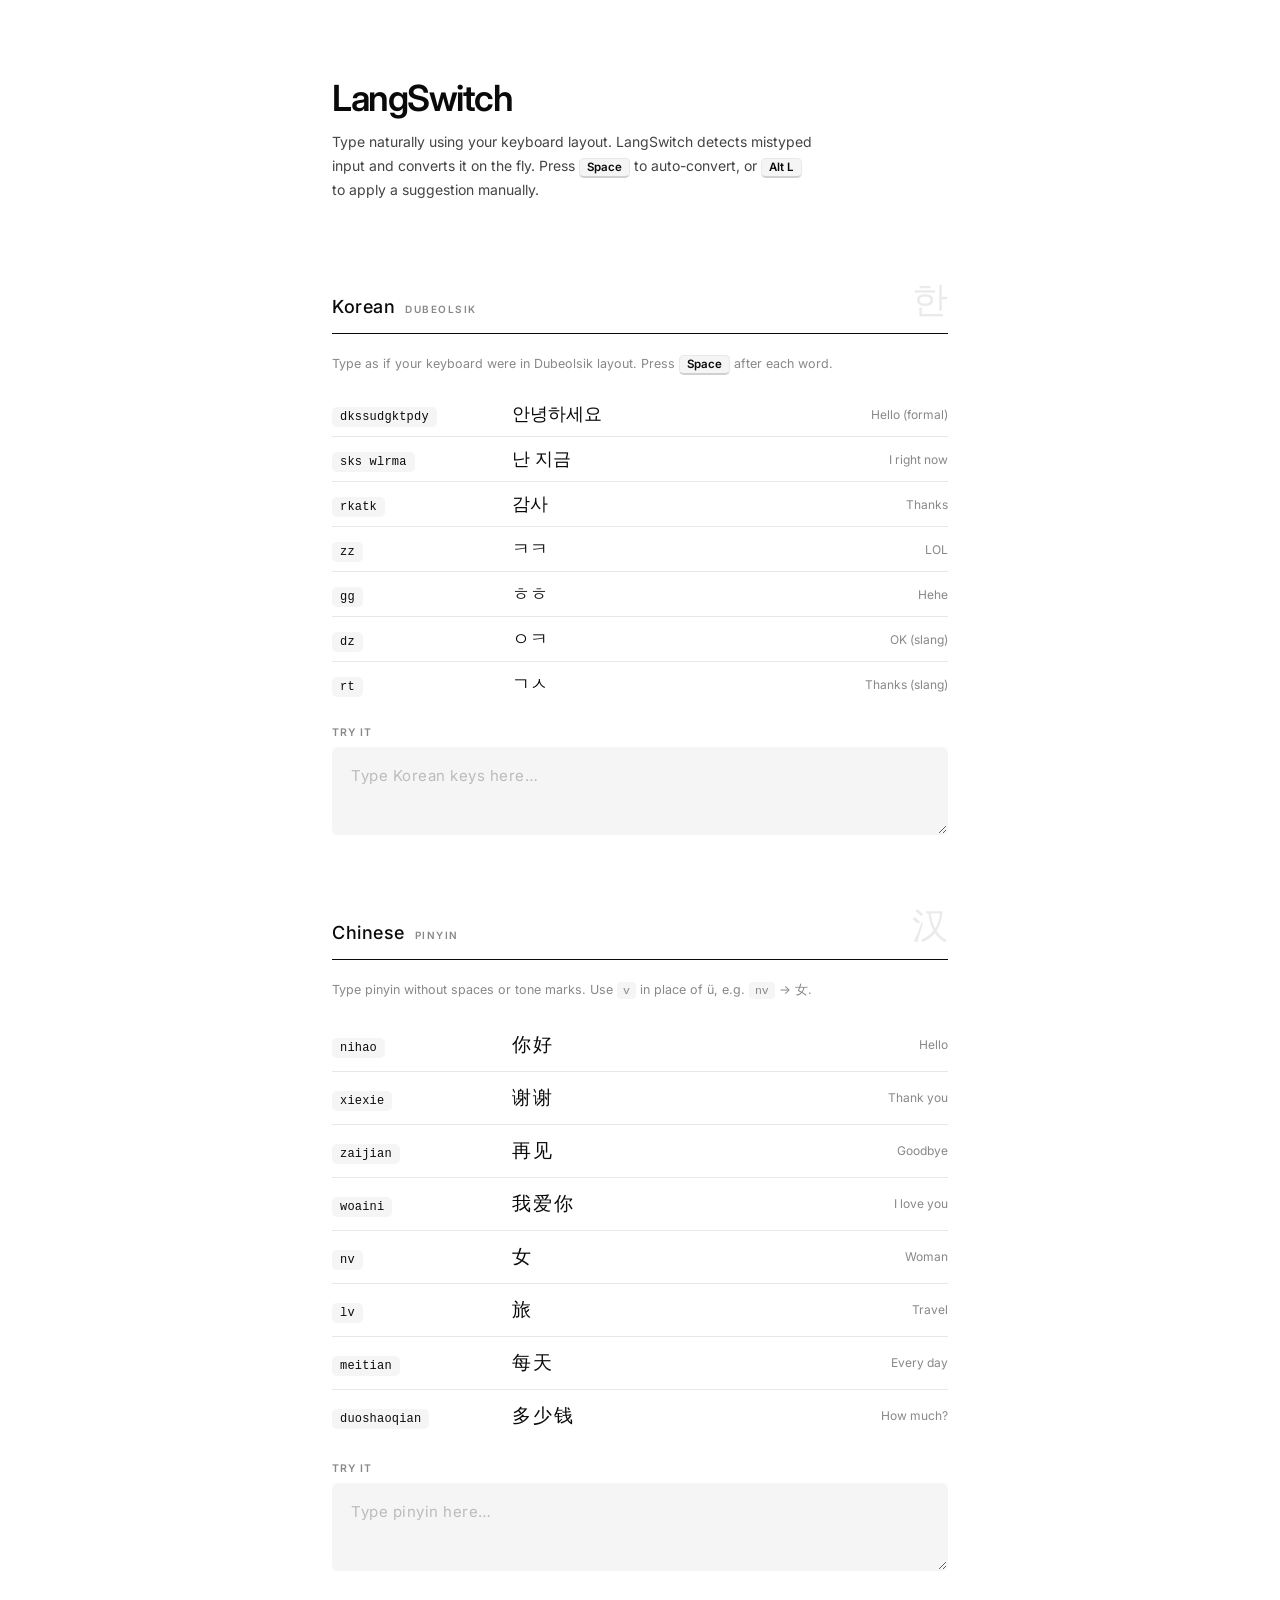
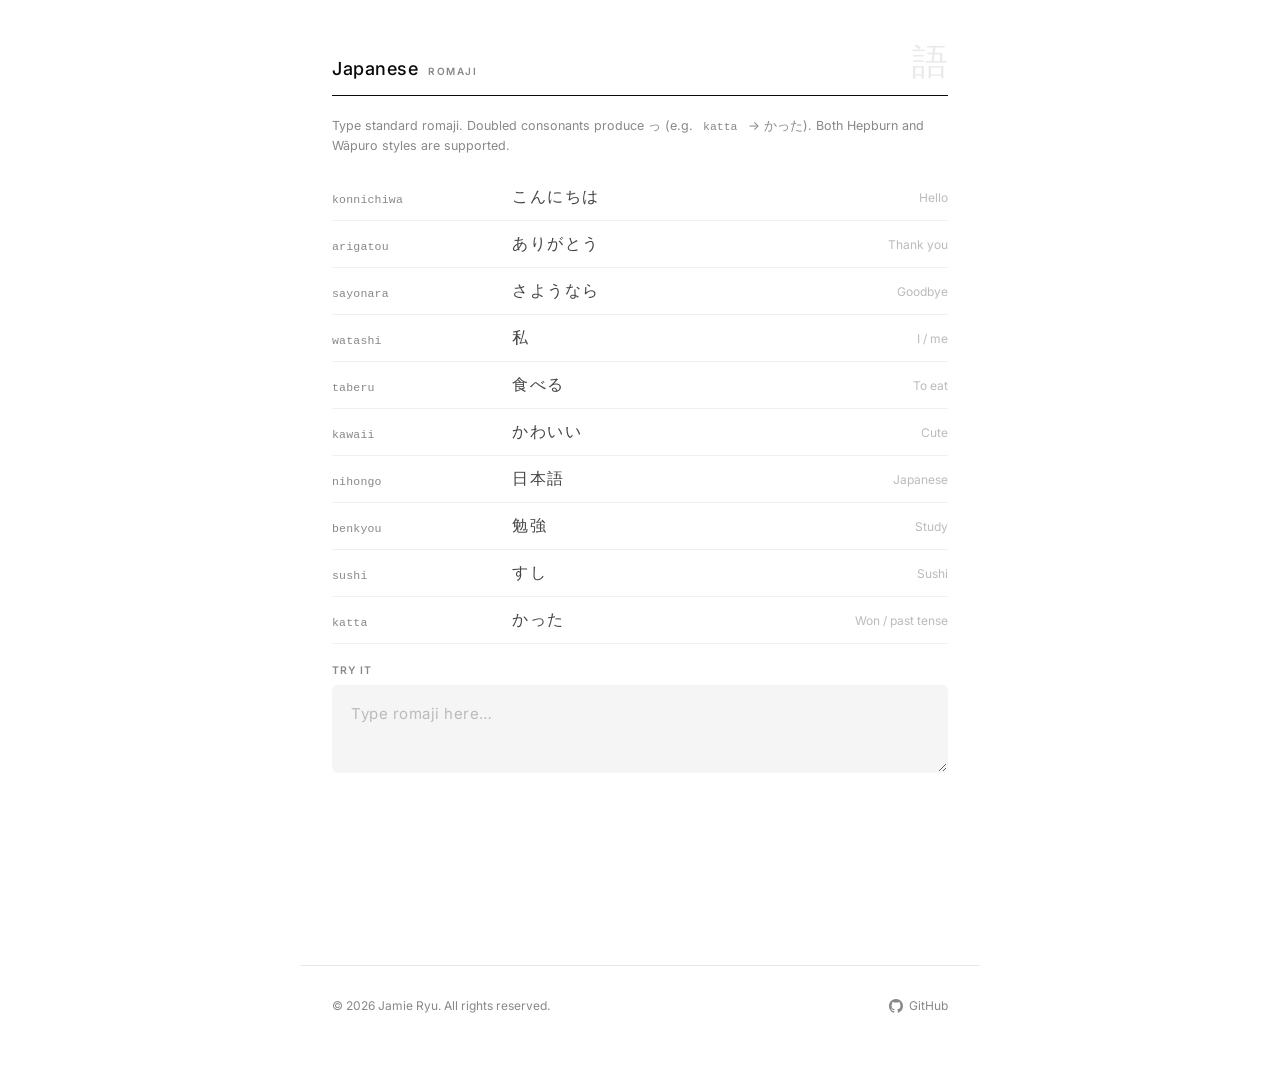
==== demo/index.html @ ad64221b "Remove logo image from demo page hero Co-Authored-By: Claude Sonnet 4.6 <noreply@anthropic.com>" ====
<!doctype html>
<html lang="en">
<head>
  <meta charset="UTF-8" />
  <meta name="viewport" content="width=device-width, initial-scale=1.0" />
  <title>LangSwitch</title>
  <link rel="icon" type="image/svg+xml" href="../assets/favicon.svg" />
  <link rel="preconnect" href="https://fonts.googleapis.com" />
  <link rel="preconnect" href="https://fonts.gstatic.com" crossorigin />
  <link href="https://fonts.googleapis.com/css2?family=Inter:wght@400;500;600&display=swap" rel="stylesheet" />
  <style>
    *, *::before, *::after { box-sizing: border-box; margin: 0; padding: 0; }

    :root {
      --black:  #0a0a0a;
      --gray-1: #444;
      --gray-2: #888;
      --gray-3: #bbb;
      --gray-4: #e8e8e8;
      --gray-5: #f5f5f5;
      --white:  #fff;
    }

    body {
      font-family: 'Inter', -apple-system, BlinkMacSystemFont, sans-serif;
      background: var(--white);
      color: var(--black);
      -webkit-font-smoothing: antialiased;
    }

    .page {
      max-width: 680px;
      margin: 0 auto;
      padding: 80px 32px 120px;
    }

    /* ── Hero ───────────────────────────────────────────── */
    .hero {
      margin-bottom: 80px;
    }

.hero h1 {
      font-size: 36px;
      font-weight: 600;
      letter-spacing: -1.5px;
      line-height: 1;
      margin-bottom: 14px;
    }

    .hero p {
      font-size: 14px;
      color: var(--gray-1);
      line-height: 1.7;
      max-width: 480px;
    }

    kbd {
      font-family: inherit;
      font-size: 11.5px;
      font-weight: 600;
      background: var(--gray-5);
      border: 1px solid var(--gray-4);
      border-bottom: 2px solid #d0d0d0;
      border-radius: 5px;
      padding: 1px 7px 2px;
      color: var(--black);
    }

    /* ── Section shared ─────────────────────────────────── */
    .section {
      margin-bottom: 72px;
      position: relative;
    }

    .section-header {
      display: flex;
      align-items: flex-end;
      justify-content: space-between;
      margin-bottom: 20px;
      padding-bottom: 14px;
    }

    .section-left {
      display: flex;
      align-items: baseline;
      gap: 10px;
    }

    .section-header h2 {
      font-size: 18px;
      font-weight: 600;
      letter-spacing: -0.4px;
    }

    .section-tag {
      font-size: 10px;
      font-weight: 600;
      letter-spacing: 1px;
      text-transform: uppercase;
      color: var(--gray-2);
    }

    .section-glyph {
      font-size: 36px;
      line-height: 1;
      opacity: 0.08;
      font-weight: 400;
      user-select: none;
    }

    .section-hint {
      font-size: 12.5px;
      color: var(--gray-2);
      margin-bottom: 18px;
      line-height: 1.6;
    }

    /* ── Examples ───────────────────────────────────────── */
    .examples {
      margin-bottom: 20px;
    }

    .example-row {
      display: grid;
      grid-template-columns: 180px 130px 1fr;
      align-items: center;
      padding: 10px 0;
      border-bottom: 1px solid var(--gray-4);
    }

    .example-row:last-child { border-bottom: none; }

    .ex-input code {
      font-family: 'SF Mono', 'Fira Code', 'Menlo', monospace;
      font-size: 12px;
      background: var(--gray-5);
      padding: 3px 8px;
      border-radius: 5px;
      letter-spacing: 0.2px;
    }

    .ex-output {
      color: var(--black);
    }

    .ex-meaning {
      font-size: 12px;
      color: var(--gray-2);
      text-align: right;
    }

    /* ── Textarea ───────────────────────────────────────── */
    .field-label {
      font-size: 10.5px;
      font-weight: 600;
      letter-spacing: 0.9px;
      text-transform: uppercase;
      color: var(--gray-2);
      margin-bottom: 8px;
    }

    textarea {
      display: block;
      width: 100%;
      font-family: 'Inter', -apple-system, BlinkMacSystemFont, sans-serif;
      font-size: 15px;
      line-height: 1.65;
      color: var(--black);
      background: var(--gray-5);
      border: 1px solid transparent;
      border-radius: 12px;
      padding: 16px 18px;
      resize: vertical;
      outline: none;
      transition: border-color 0.15s, background 0.15s;
      min-height: 88px;
    }

    textarea:focus {
      background: var(--white);
      border-color: var(--black);
    }

    textarea::placeholder { color: var(--gray-3); }

    /* ══════════════════════════════════════════════════════
       KOREAN  bold, blocky, punchy
       ══════════════════════════════════════════════════════ */
    .section-ko .section-header {
      border-bottom: 1px solid var(--black);
      padding-bottom: 16px;
    }

    .section-ko .section-header h2 {
      font-weight: 500;
      letter-spacing: 0.5px;
    }

    .section-ko .section-tag {
      letter-spacing: 1.5px;
    }

    .section-ko .ex-output {
      font-size: 18px;
      font-weight: 400;
    }

    .section-ko textarea {
      border-radius: 6px;
      letter-spacing: 0.5px;
    }

    /* ══════════════════════════════════════════════════════
       CHINESE  structured, classical, spacious
       ══════════════════════════════════════════════════════ */
    .section-zh .section-header {
      border-bottom: 1px solid var(--black);
      padding-bottom: 16px;
    }

    .section-zh .section-header h2 {
      font-weight: 500;
      letter-spacing: 0.5px;
    }

    .section-zh .section-tag {
      letter-spacing: 1.5px;
    }

    .section-zh .example-row {
      padding: 13px 0;
    }

    .section-zh .ex-output {
      font-size: 19px;
      font-weight: 400;
      letter-spacing: 2px;
    }

    .section-zh textarea {
      border-radius: 6px;
      letter-spacing: 0.5px;
    }

    /* ══════════════════════════════════════════════════════
       JAPANESE  minimal, airy, precise
       ══════════════════════════════════════════════════════ */
    .section-ja .section-header {
      border-bottom: 1px solid var(--black);
      padding-bottom: 16px;
    }

    .section-ja .section-header h2 {
      font-weight: 500;
      letter-spacing: 0.5px;
    }

    .section-ja .section-tag {
      letter-spacing: 1.5px;
    }

    .section-ja .example-row {
      padding: 12px 0;
      border-bottom: 1px solid #f0f0f0;
    }

    .section-ja .ex-output {
      font-size: 16px;
      font-weight: 400;
      letter-spacing: 1.5px;
      color: var(--gray-1);
    }

    .section-ja .ex-input code {
      background: none;
      padding: 0;
      color: var(--gray-2);
      font-size: 11.5px;
    }

    .section-ja .ex-meaning {
      color: var(--gray-3);
    }

    .section-ja textarea {
      border-radius: 6px;
      letter-spacing: 0.5px;
    }

    .section-ja textarea:focus {
      border-color: var(--gray-2);
    }

    /* ── Footer ─────────────────────────────────────────── */
    .footer {
      max-width: 680px;
      margin: 0 auto;
      padding: 32px 32px 56px;
      display: flex;
      align-items: center;
      justify-content: space-between;
      border-top: 1px solid var(--gray-4);
    }

    .footer-copy {
      font-size: 12px;
      color: var(--gray-2);
    }

    .footer-copy a {
      color: var(--gray-2);
      text-decoration: none;
      background-image: linear-gradient(var(--black), var(--black));
      background-size: 0% 1px;
      background-repeat: no-repeat;
      background-position: left bottom;
      transition: background-size 0.25s ease, color 0.25s ease;
    }

    .footer-copy a:hover {
      color: var(--black);
      background-size: 100% 1px;
    }

    .footer-github {
      display: flex;
      align-items: center;
      gap: 6px;
      font-size: 12px;
      color: var(--gray-2);
      text-decoration: none;
      background-image: linear-gradient(var(--black), var(--black));
      background-size: 0% 1px;
      background-repeat: no-repeat;
      background-position: left bottom;
      transition: background-size 0.25s ease, color 0.25s ease;
    }

    .footer-github:hover {
      color: var(--black);
      background-size: 100% 1px;
    }

    .footer-github svg {
      width: 14px;
      height: 14px;
      fill: currentColor;
      flex-shrink: 0;
    }
  </style>
</head>
<body>
  <div class="page">

    <!-- Hero -->
    <header class="hero">
      <h1>LangSwitch</h1>
      <p>Type naturally using your keyboard layout. LangSwitch detects mistyped input and converts it on the fly. Press <kbd>Space</kbd> to auto-convert, or <span style="white-space:nowrap"><kbd>Alt L</kbd></span> to apply a suggestion manually.</p>
    </header>

    <!-- Korean -->
    <section class="section section-ko">
      <div class="section-header">
        <div class="section-left">
          <h2>Korean</h2>
          <span class="section-tag">Dubeolsik</span>
        </div>
        <span class="section-glyph">한</span>
      </div>
      <p class="section-hint">Type as if your keyboard were in Dubeolsik layout. Press <kbd>Space</kbd> after each word.</p>
      <div class="examples">
        <div class="example-row">
          <div class="ex-input"><code>dkssudgktpdy</code></div>
          <div class="ex-output">안녕하세요</div>
          <div class="ex-meaning">Hello (formal)</div>
        </div>
        <div class="example-row">
          <div class="ex-input"><code>sks wlrma</code></div>
          <div class="ex-output">난 지금</div>
          <div class="ex-meaning">I right now</div>
        </div>
        <div class="example-row">
          <div class="ex-input"><code>rkatk</code></div>
          <div class="ex-output">감사</div>
          <div class="ex-meaning">Thanks</div>
        </div>
        <div class="example-row">
          <div class="ex-input"><code>zz</code></div>
          <div class="ex-output">ㅋㅋ</div>
          <div class="ex-meaning">LOL</div>
        </div>
        <div class="example-row">
          <div class="ex-input"><code>gg</code></div>
          <div class="ex-output">ㅎㅎ</div>
          <div class="ex-meaning">Hehe</div>
        </div>
        <div class="example-row">
          <div class="ex-input"><code>dz</code></div>
          <div class="ex-output">ㅇㅋ</div>
          <div class="ex-meaning">OK (slang)</div>
        </div>
        <div class="example-row">
          <div class="ex-input"><code>rt</code></div>
          <div class="ex-output">ㄱㅅ</div>
          <div class="ex-meaning">Thanks (slang)</div>
        </div>
      </div>
      <p class="field-label">Try it</p>
      <textarea placeholder="Type Korean keys here…"></textarea>
    </section>

    <!-- Chinese -->
    <section class="section section-zh">
      <div class="section-header">
        <div class="section-left">
          <h2>Chinese</h2>
          <span class="section-tag">Pinyin</span>
        </div>
        <span class="section-glyph">汉</span>
      </div>
      <p class="section-hint">Type pinyin without spaces or tone marks. Use <code style="font-family:'SF Mono','Menlo',monospace;font-size:11.5px;background:#f5f5f5;padding:2px 6px;border-radius:4px">v</code> in place of ü, e.g. <code style="font-family:'SF Mono','Menlo',monospace;font-size:11.5px;background:#f5f5f5;padding:2px 6px;border-radius:4px">nv</code> → 女.</p>
      <div class="examples">
        <div class="example-row">
          <div class="ex-input"><code>nihao</code></div>
          <div class="ex-output">你好</div>
          <div class="ex-meaning">Hello</div>
        </div>
        <div class="example-row">
          <div class="ex-input"><code>xiexie</code></div>
          <div class="ex-output">谢谢</div>
          <div class="ex-meaning">Thank you</div>
        </div>
        <div class="example-row">
          <div class="ex-input"><code>zaijian</code></div>
          <div class="ex-output">再见</div>
          <div class="ex-meaning">Goodbye</div>
        </div>
        <div class="example-row">
          <div class="ex-input"><code>woaini</code></div>
          <div class="ex-output">我爱你</div>
          <div class="ex-meaning">I love you</div>
        </div>
        <div class="example-row">
          <div class="ex-input"><code>nv</code></div>
          <div class="ex-output">女</div>
          <div class="ex-meaning">Woman</div>
        </div>
        <div class="example-row">
          <div class="ex-input"><code>lv</code></div>
          <div class="ex-output">旅</div>
          <div class="ex-meaning">Travel</div>
        </div>
        <div class="example-row">
          <div class="ex-input"><code>meitian</code></div>
          <div class="ex-output">每天</div>
          <div class="ex-meaning">Every day</div>
        </div>
        <div class="example-row">
          <div class="ex-input"><code>duoshaoqian</code></div>
          <div class="ex-output">多少钱</div>
          <div class="ex-meaning">How much?</div>
        </div>
      </div>
      <p class="field-label">Try it</p>
      <textarea placeholder="Type pinyin here…"></textarea>
    </section>

    <!-- Japanese -->
    <section class="section section-ja">
      <div class="section-header">
        <div class="section-left">
          <h2>Japanese</h2>
          <span class="section-tag">Romaji</span>
        </div>
        <span class="section-glyph">語</span>
      </div>
      <p class="section-hint">Type standard romaji. Doubled consonants produce っ (e.g. <code style="font-family:'SF Mono','Menlo',monospace;font-size:11.5px;padding:2px 6px;">katta</code> → かった). Both Hepburn and Wāpuro styles are supported.</p>
      <div class="examples">
        <div class="example-row">
          <div class="ex-input"><code>konnichiwa</code></div>
          <div class="ex-output">こんにちは</div>
          <div class="ex-meaning">Hello</div>
        </div>
        <div class="example-row">
          <div class="ex-input"><code>arigatou</code></div>
          <div class="ex-output">ありがとう</div>
          <div class="ex-meaning">Thank you</div>
        </div>
        <div class="example-row">
          <div class="ex-input"><code>sayonara</code></div>
          <div class="ex-output">さようなら</div>
          <div class="ex-meaning">Goodbye</div>
        </div>
        <div class="example-row">
          <div class="ex-input"><code>watashi</code></div>
          <div class="ex-output">私</div>
          <div class="ex-meaning">I / me</div>
        </div>
        <div class="example-row">
          <div class="ex-input"><code>taberu</code></div>
          <div class="ex-output">食べる</div>
          <div class="ex-meaning">To eat</div>
        </div>
        <div class="example-row">
          <div class="ex-input"><code>kawaii</code></div>
          <div class="ex-output">かわいい</div>
          <div class="ex-meaning">Cute</div>
        </div>
        <div class="example-row">
          <div class="ex-input"><code>nihongo</code></div>
          <div class="ex-output">日本語</div>
          <div class="ex-meaning">Japanese</div>
        </div>
        <div class="example-row">
          <div class="ex-input"><code>benkyou</code></div>
          <div class="ex-output">勉強</div>
          <div class="ex-meaning">Study</div>
        </div>
        <div class="example-row">
          <div class="ex-input"><code>sushi</code></div>
          <div class="ex-output">すし</div>
          <div class="ex-meaning">Sushi</div>
        </div>
        <div class="example-row">
          <div class="ex-input"><code>katta</code></div>
          <div class="ex-output">かった</div>
          <div class="ex-meaning">Won / past tense</div>
        </div>
      </div>
      <p class="field-label">Try it</p>
      <textarea placeholder="Type romaji here…"></textarea>
    </section>

  </div>

  <footer class="footer">
    <p class="footer-copy">
      &copy; 2026 <a href="https://jamieryus.com" target="_blank" rel="noopener">Jamie Ryu</a>. All rights reserved.
    </p>
    <a class="footer-github" href="https://github.com/mijnap1/langswitch" target="_blank" rel="noopener">
      <svg viewBox="0 0 16 16" xmlns="http://www.w3.org/2000/svg">
        <path d="M8 0C3.58 0 0 3.58 0 8a8 8 0 0 0 5.47 7.59c.4.07.55-.17.55-.38
                 0-.19-.01-.82-.01-1.49-2.01.37-2.53-.49-2.69-.94-.09-.23-.48-.94-.82-1.13
                 -.28-.15-.68-.52-.01-.53.63-.01 1.08.58 1.23.82.72 1.21 1.87.87
                 2.33.66.07-.52.28-.87.51-1.07-1.78-.2-3.64-.89-3.64-3.95
                 0-.87.31-1.59.82-2.15-.08-.2-.36-1.02.08-2.12 0 0 .67-.21
                 2.2.82a7.65 7.65 0 0 1 2-.27c.68 0 1.36.09 2 .27 1.53-1.04
                 2.2-.82 2.2-.82.44 1.1.16 1.92.08 2.12.51.56.82 1.27.82
                 2.15 0 3.07-1.87 3.75-3.65 3.95.29.25.54.73.54 1.48 0 1.07-.01
                 1.93-.01 2.2 0 .21.15.46.55.38A8.01 8.01 0 0 0 16 8c0-4.42-3.58-8-8-8z"/>
      </svg>
      GitHub
    </a>
  </footer>
</body>
</html>
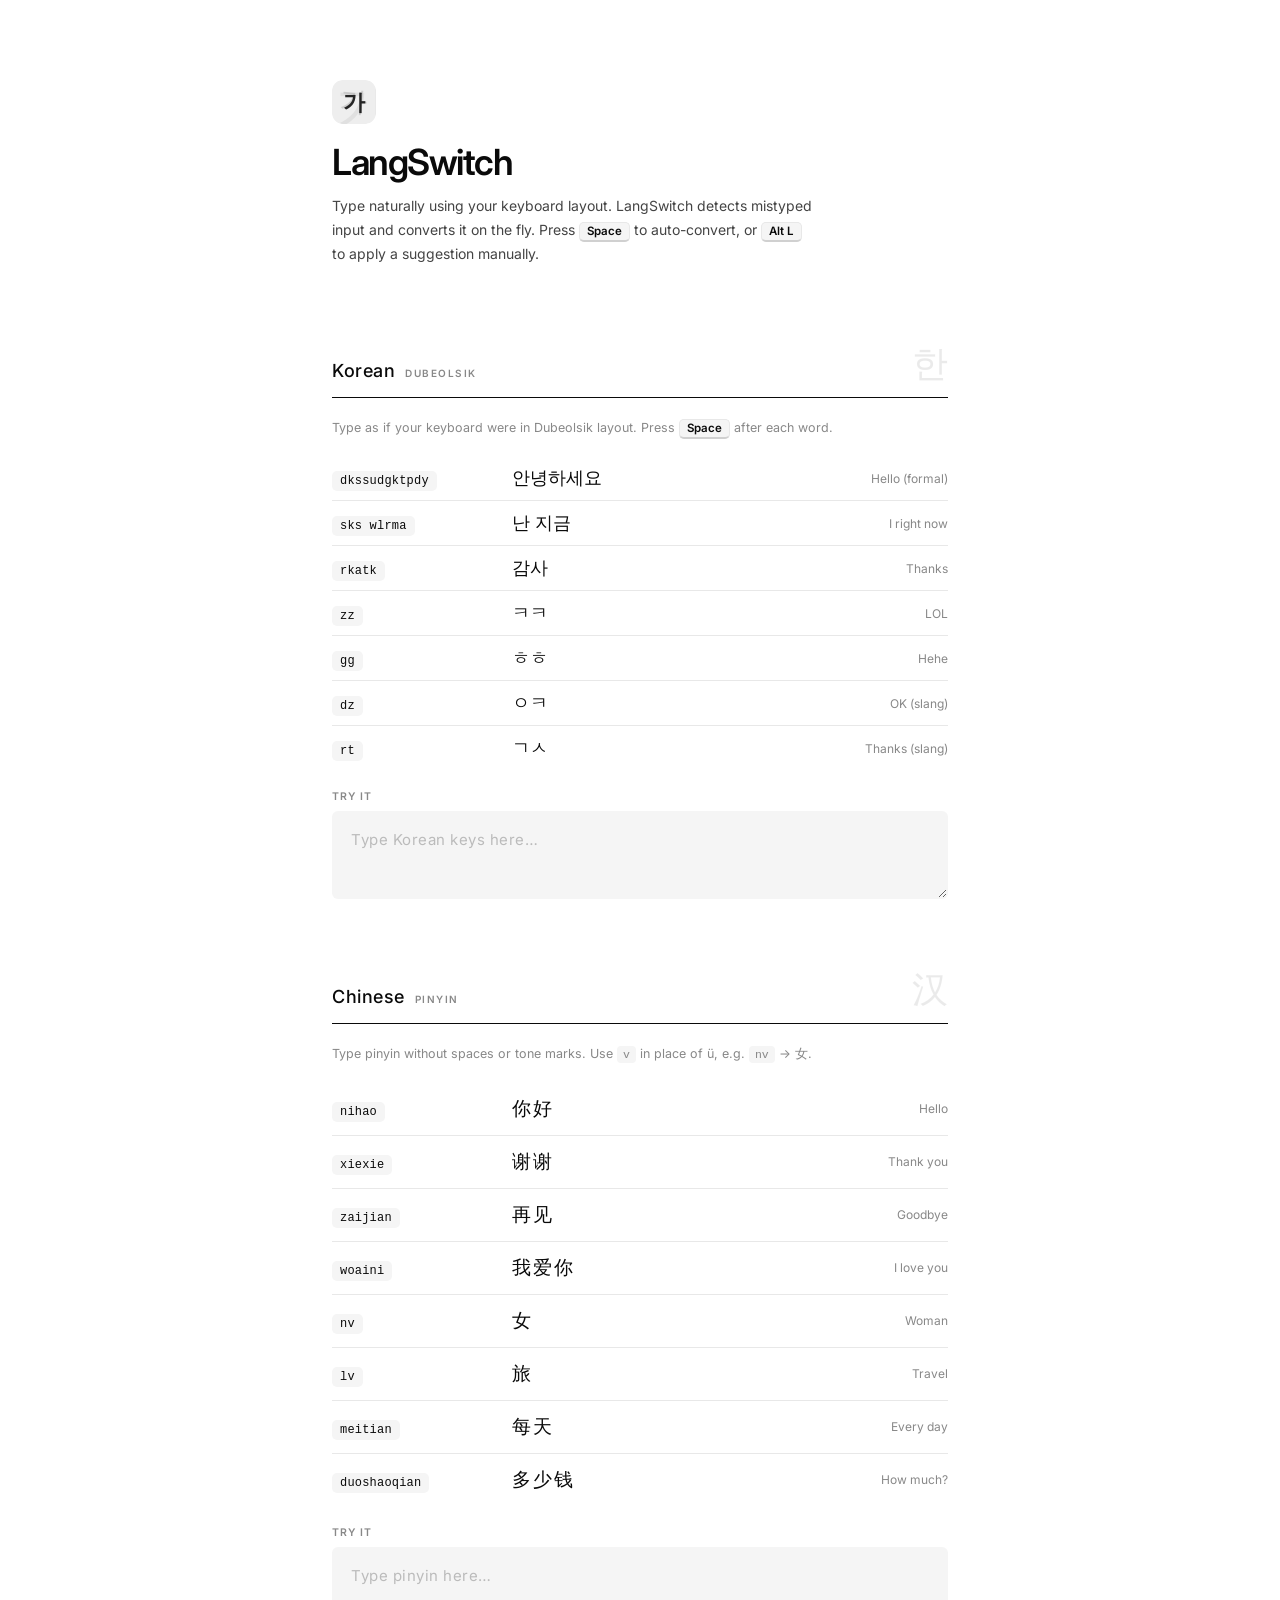
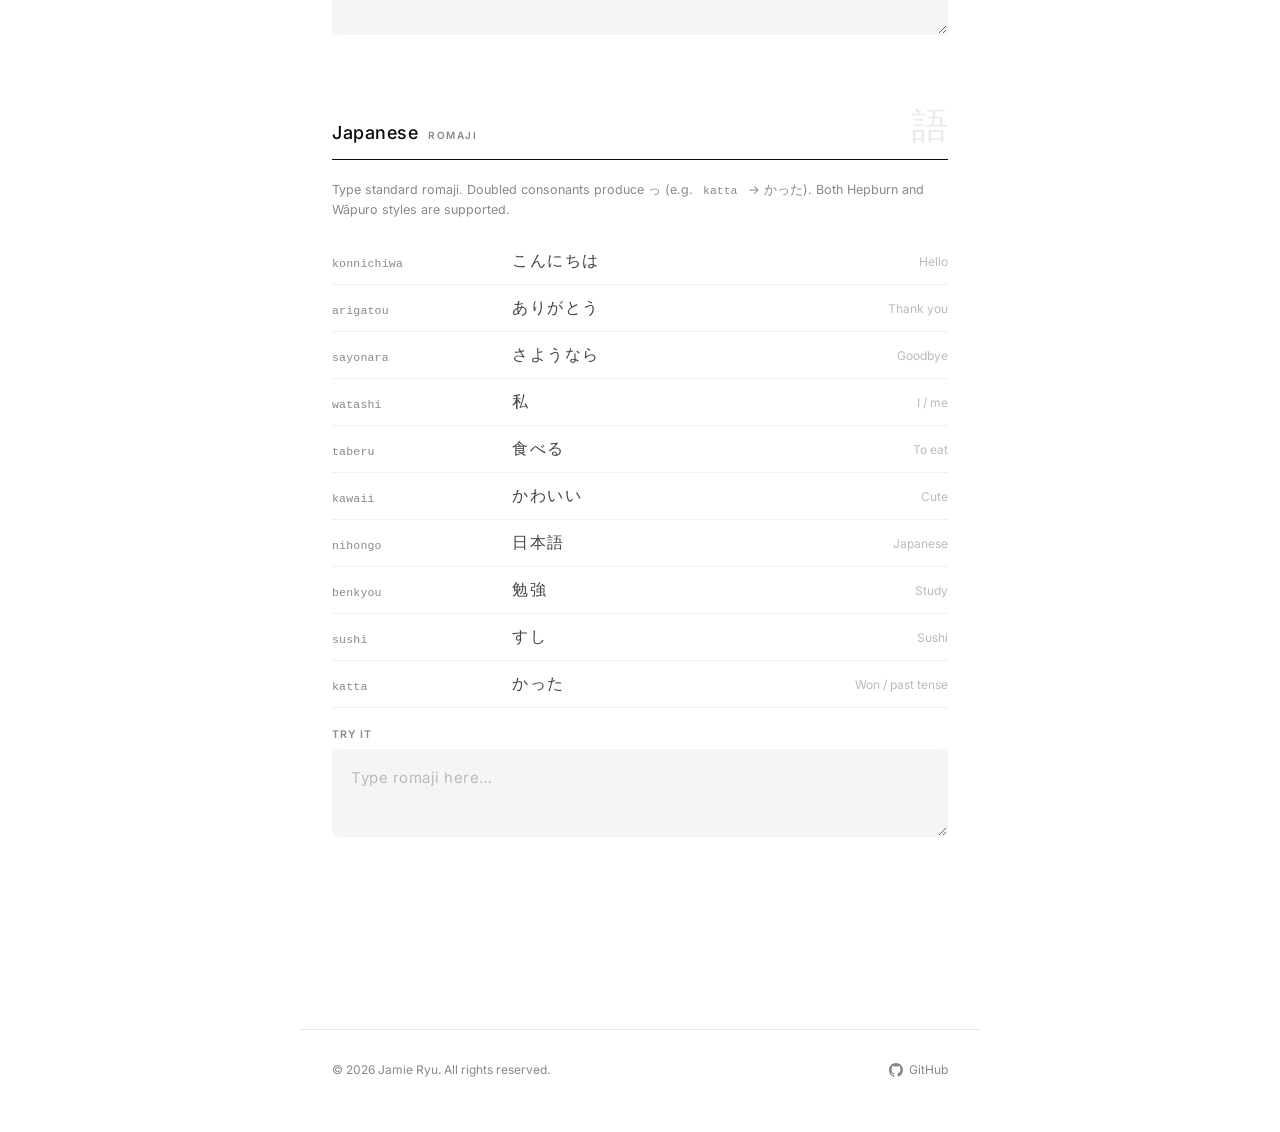
==== commit 7662f828: "Add new favicon as hero logo on demo page Co-Authored-By: Claude Sonnet 4.6 <noreply@anthropic.com>" ====
--- a/demo/index.html
+++ b/demo/index.html
@@ -39,7 +39,15 @@
       margin-bottom: 80px;
     }
 
-.hero h1 {
+    .hero-logo {
+      width: 44px;
+      height: 44px;
+      border-radius: 11px;
+      display: block;
+      margin-bottom: 20px;
+    }
+
+    .hero h1 {
       font-size: 36px;
       font-weight: 600;
       letter-spacing: -1.5px;
@@ -354,6 +362,7 @@
 
     <!-- Hero -->
     <header class="hero">
+      <img src="../assets/favicon.svg" alt="LangSwitch" class="hero-logo" />
       <h1>LangSwitch</h1>
       <p>Type naturally using your keyboard layout. LangSwitch detects mistyped input and converts it on the fly. Press <kbd>Space</kbd> to auto-convert, or <span style="white-space:nowrap"><kbd>Alt L</kbd></span> to apply a suggestion manually.</p>
     </header>
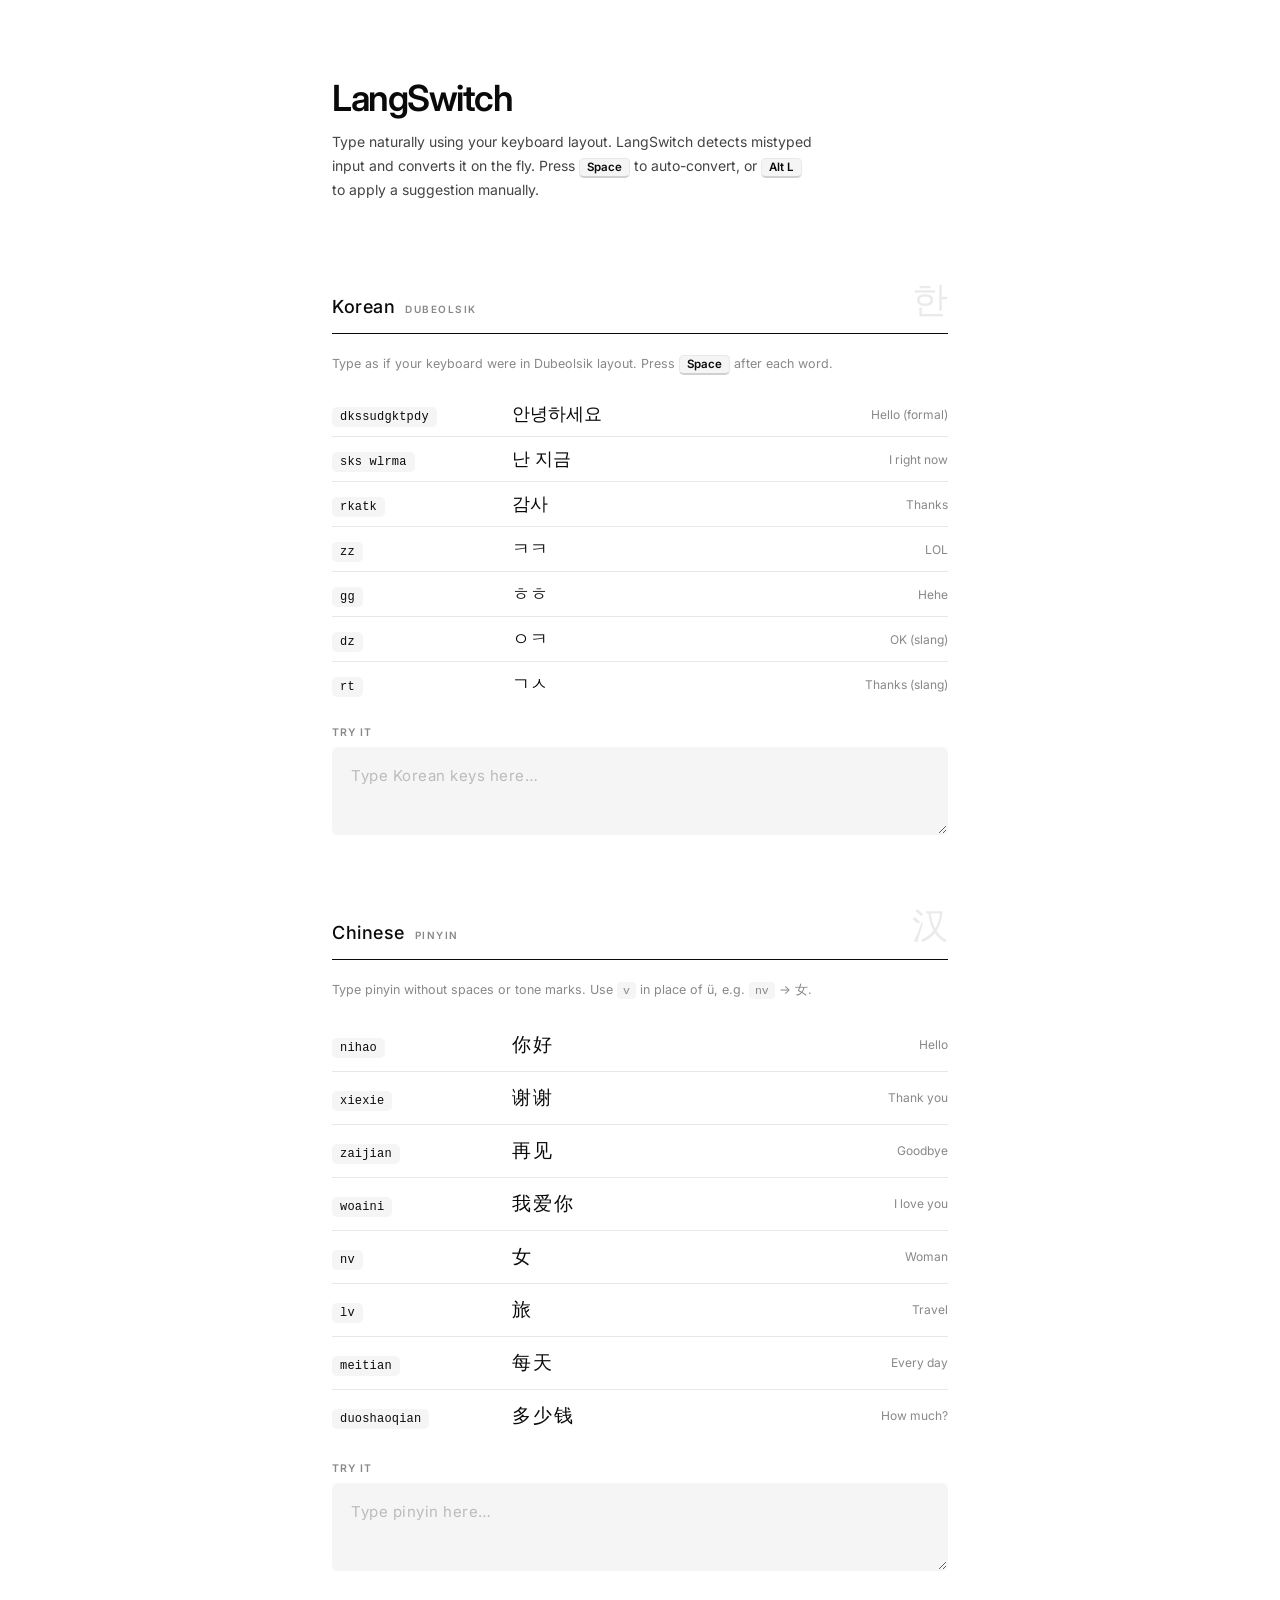
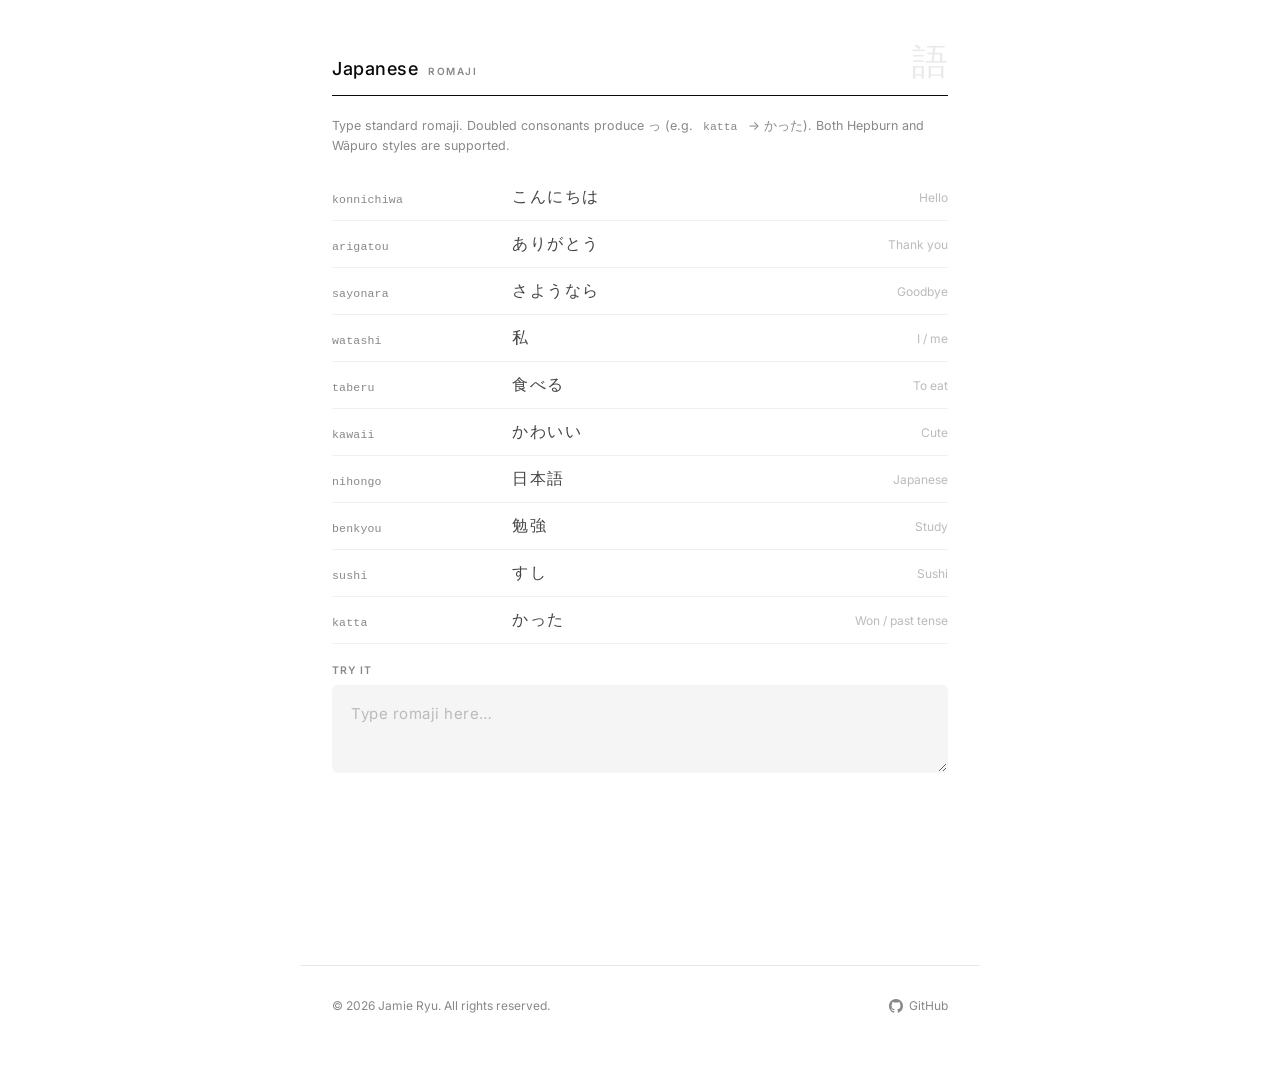
==== commit 1c98cc1b: "Remove hero logo from demo page Co-Authored-By: Claude Sonnet 4.6 <noreply@anthropic.com>" ====
--- a/demo/index.html
+++ b/demo/index.html
@@ -39,15 +39,7 @@
       margin-bottom: 80px;
     }
 
-    .hero-logo {
-      width: 44px;
-      height: 44px;
-      border-radius: 11px;
-      display: block;
-      margin-bottom: 20px;
-    }
-
-    .hero h1 {
+.hero h1 {
       font-size: 36px;
       font-weight: 600;
       letter-spacing: -1.5px;
@@ -362,8 +354,7 @@
 
     <!-- Hero -->
     <header class="hero">
-      <img src="../assets/favicon.svg" alt="LangSwitch" class="hero-logo" />
-      <h1>LangSwitch</h1>
+<h1>LangSwitch</h1>
       <p>Type naturally using your keyboard layout. LangSwitch detects mistyped input and converts it on the fly. Press <kbd>Space</kbd> to auto-convert, or <span style="white-space:nowrap"><kbd>Alt L</kbd></span> to apply a suggestion manually.</p>
     </header>
 
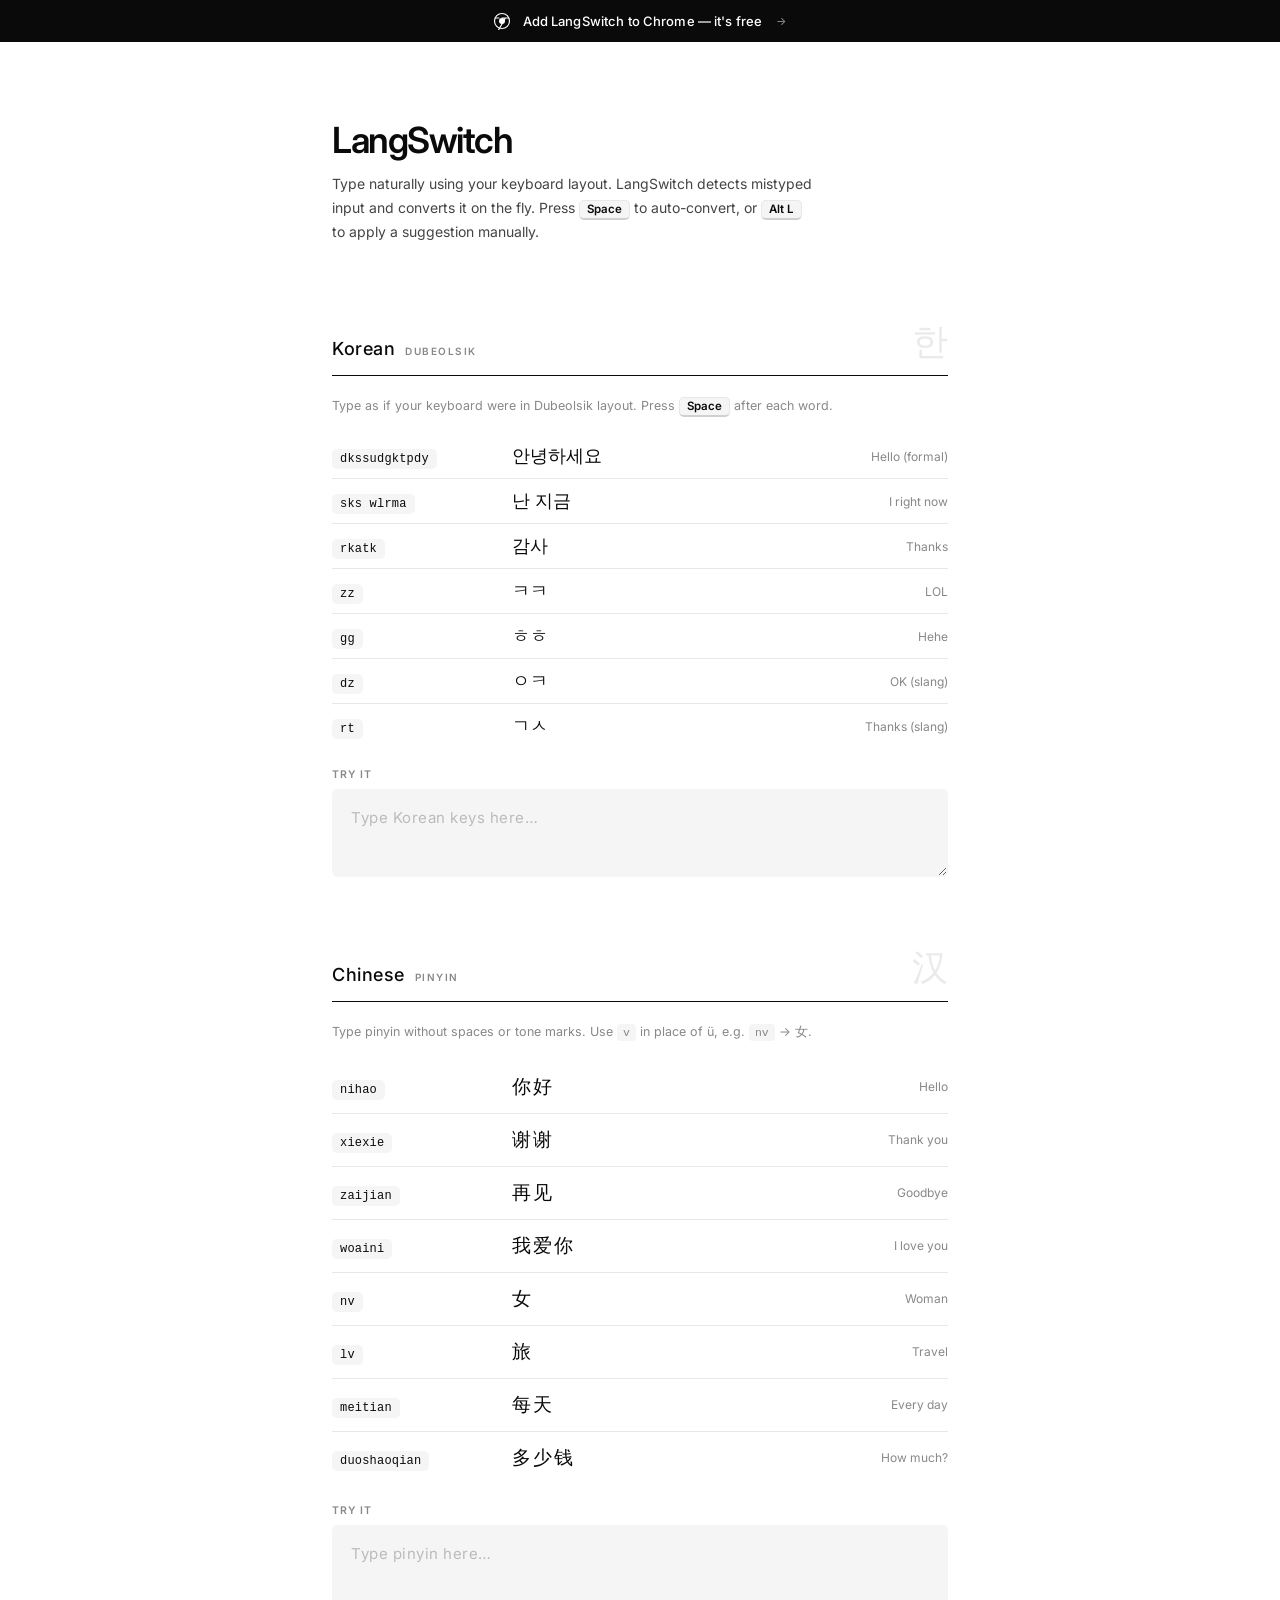
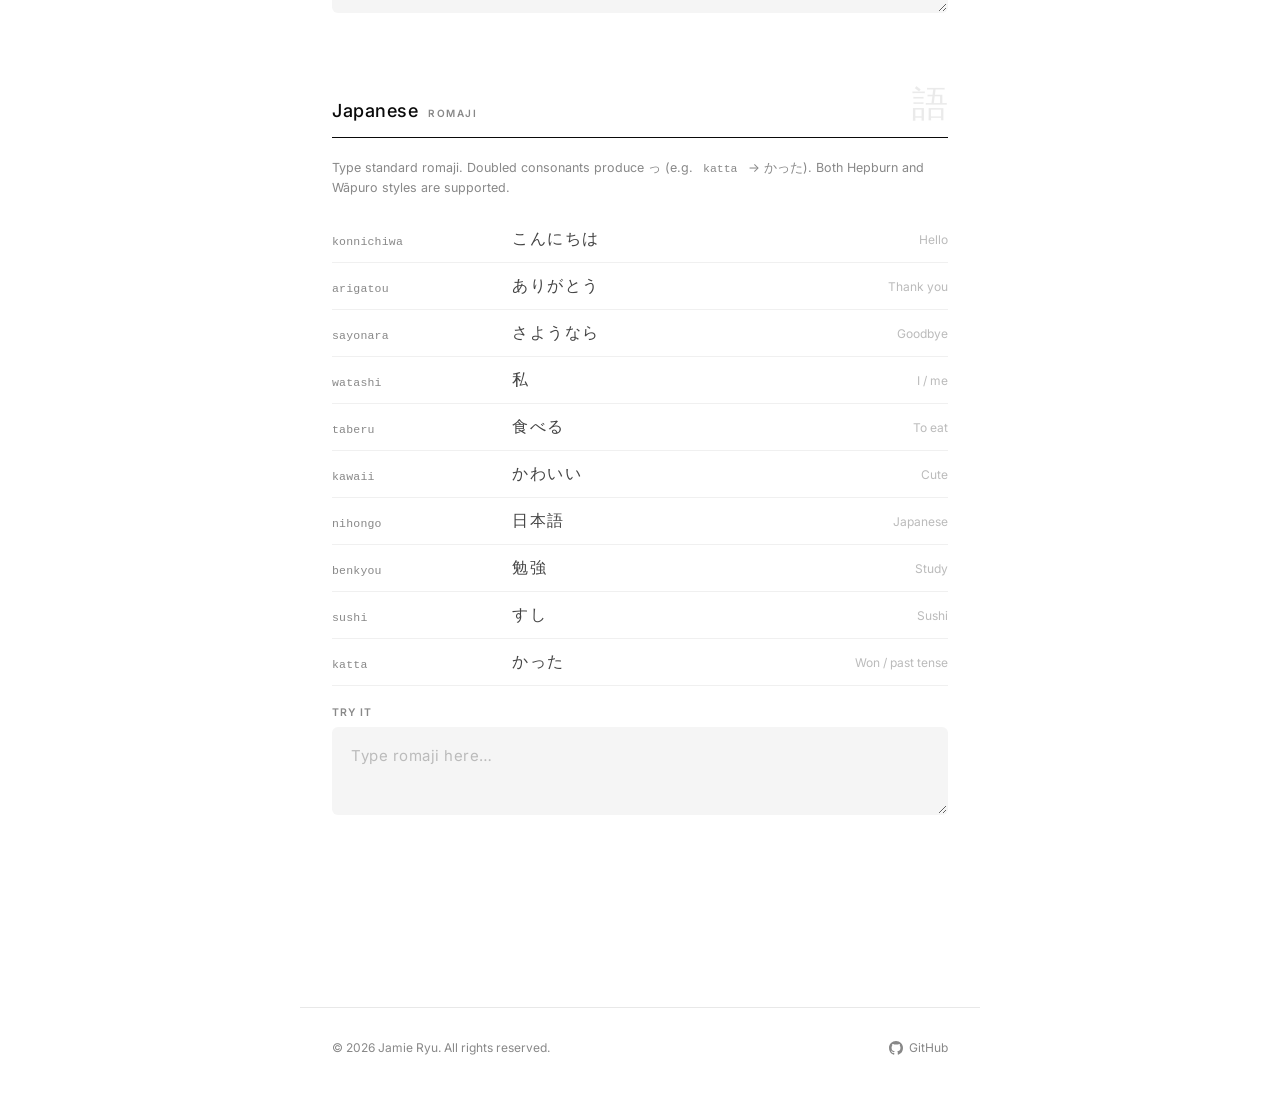
==== commit 8f606d87: "Add sticky Chrome Web Store banner to demo page Co-Authored-By: Claude Sonnet 4.6 <noreply@anthropic" ====
--- a/demo/index.html
+++ b/demo/index.html
@@ -26,6 +26,41 @@
       background: var(--white);
       color: var(--black);
       -webkit-font-smoothing: antialiased;
+    }
+
+    /* ── Banner ─────────────────────────────────────────── */
+    .banner {
+      position: sticky;
+      top: 0;
+      z-index: 10;
+      background: var(--black);
+      color: var(--white);
+      display: flex;
+      align-items: center;
+      justify-content: center;
+      gap: 12px;
+      padding: 12px 24px;
+      text-decoration: none;
+      font-size: 13px;
+      font-weight: 500;
+      letter-spacing: 0.01em;
+      transition: background 0.2s;
+    }
+
+    .banner:hover {
+      background: #1a1a1a;
+    }
+
+    .banner-icon {
+      width: 18px;
+      height: 18px;
+      flex-shrink: 0;
+    }
+
+    .banner-arrow {
+      opacity: 0.5;
+      font-size: 11px;
+      margin-left: 2px;
     }
 
     .page {
@@ -350,6 +385,17 @@
   </style>
 </head>
 <body>
+
+  <a class="banner" href="https://chromewebstore.google.com/category/extensions" target="_blank" rel="noopener">
+    <svg class="banner-icon" viewBox="0 0 24 24" fill="none" xmlns="http://www.w3.org/2000/svg">
+      <circle cx="12" cy="12" r="10" stroke="white" stroke-width="1.5"/>
+      <circle cx="12" cy="12" r="4" fill="white"/>
+      <path d="M12 8h8.5M3.5 8H8m4 8l-4.5 7.8M16.5 8l-4.5 7.8" stroke="white" stroke-width="1.5" stroke-linecap="round"/>
+    </svg>
+    Add LangSwitch to Chrome — it's free
+    <span class="banner-arrow">→</span>
+  </a>
+
   <div class="page">
 
     <!-- Hero -->
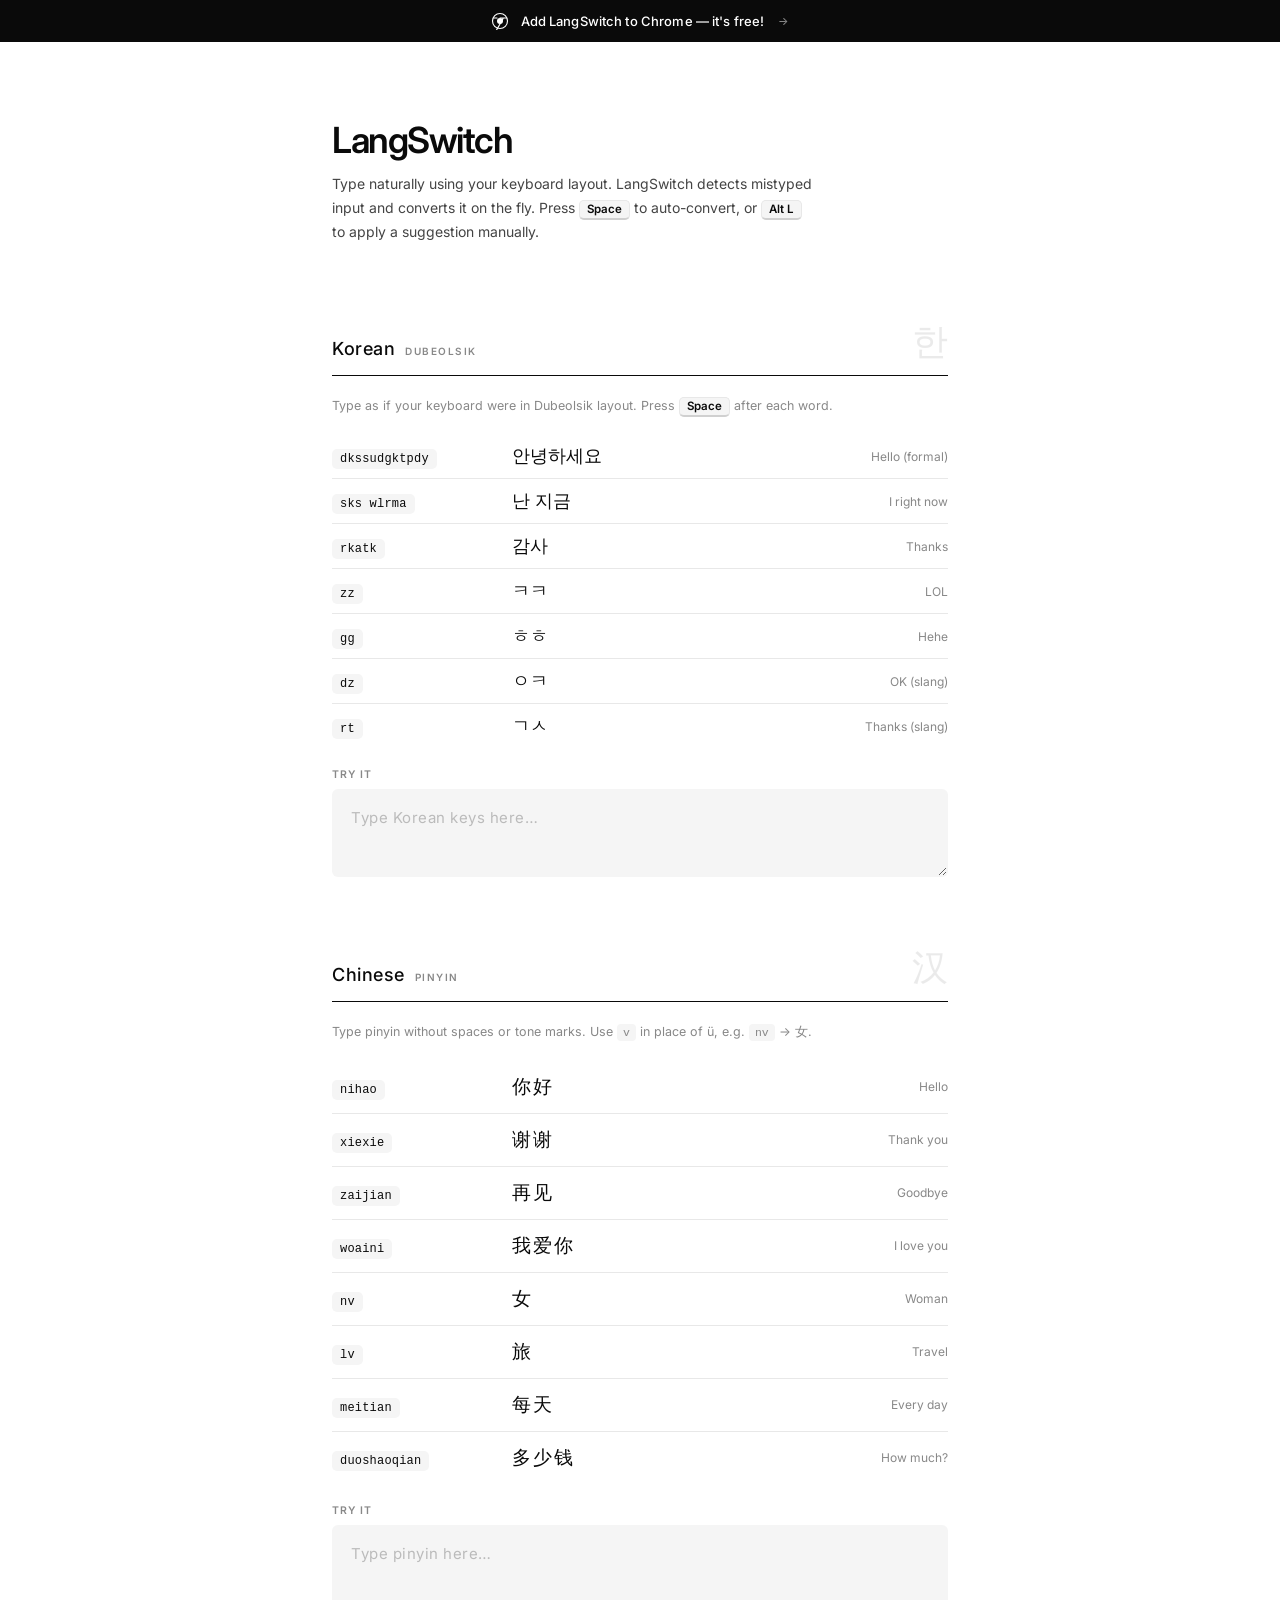
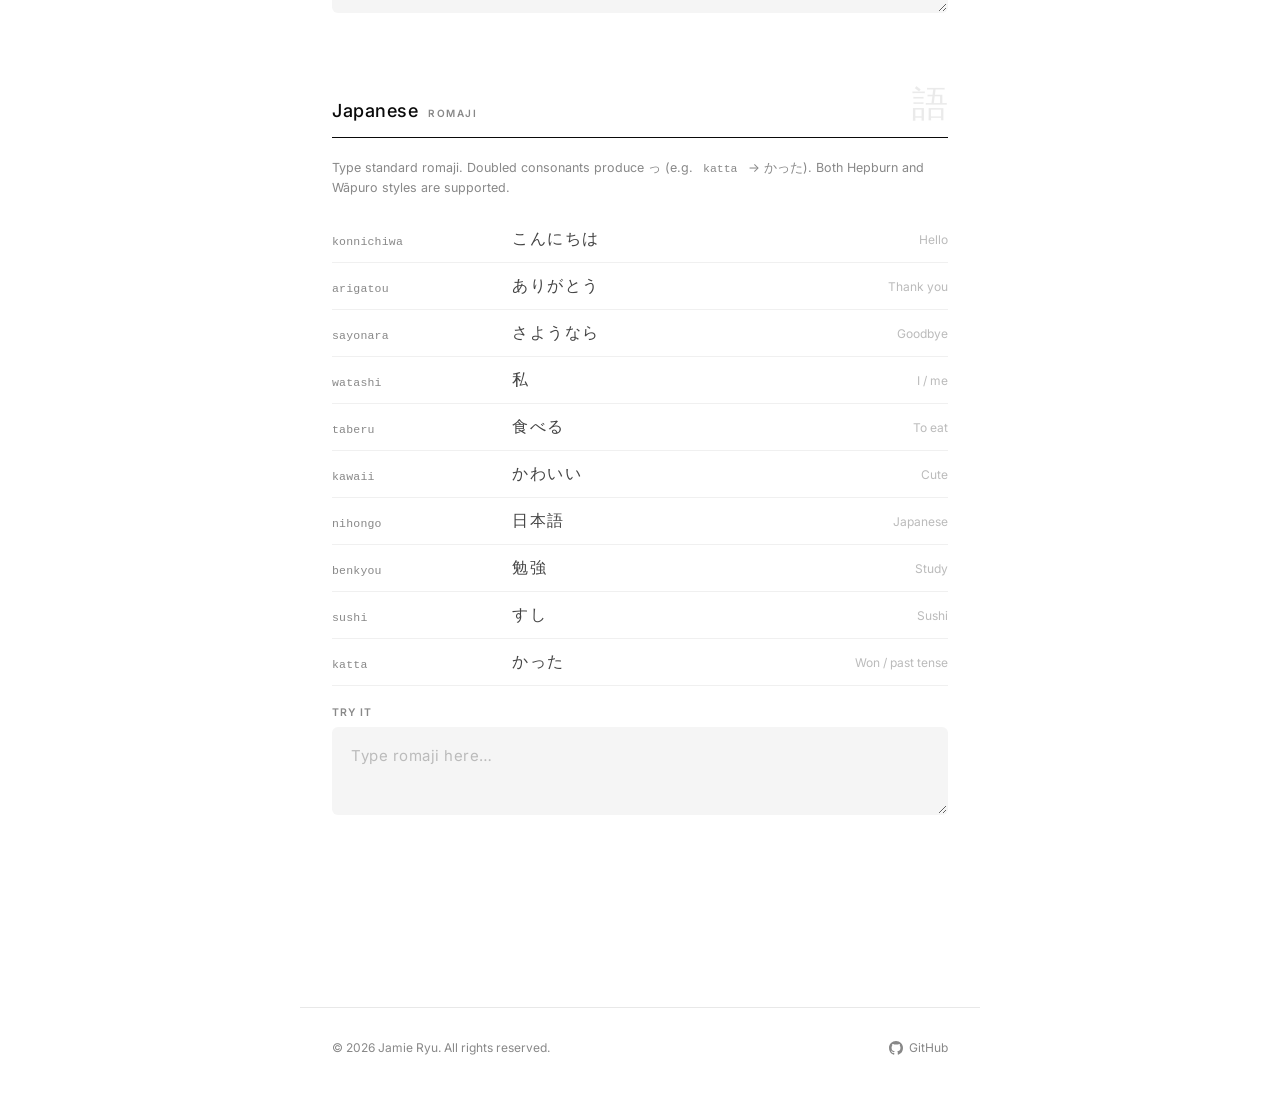
==== commit d080ad81: "Add exclamation point to banner text Co-Authored-By: Claude Sonnet 4.6 <noreply@anthropic.com>" ====
--- a/demo/index.html
+++ b/demo/index.html
@@ -392,7 +392,7 @@
       <circle cx="12" cy="12" r="4" fill="white"/>
       <path d="M12 8h8.5M3.5 8H8m4 8l-4.5 7.8M16.5 8l-4.5 7.8" stroke="white" stroke-width="1.5" stroke-linecap="round"/>
     </svg>
-    Add LangSwitch to Chrome — it's free
+    Add LangSwitch to Chrome — it's free!
     <span class="banner-arrow">→</span>
   </a>
 
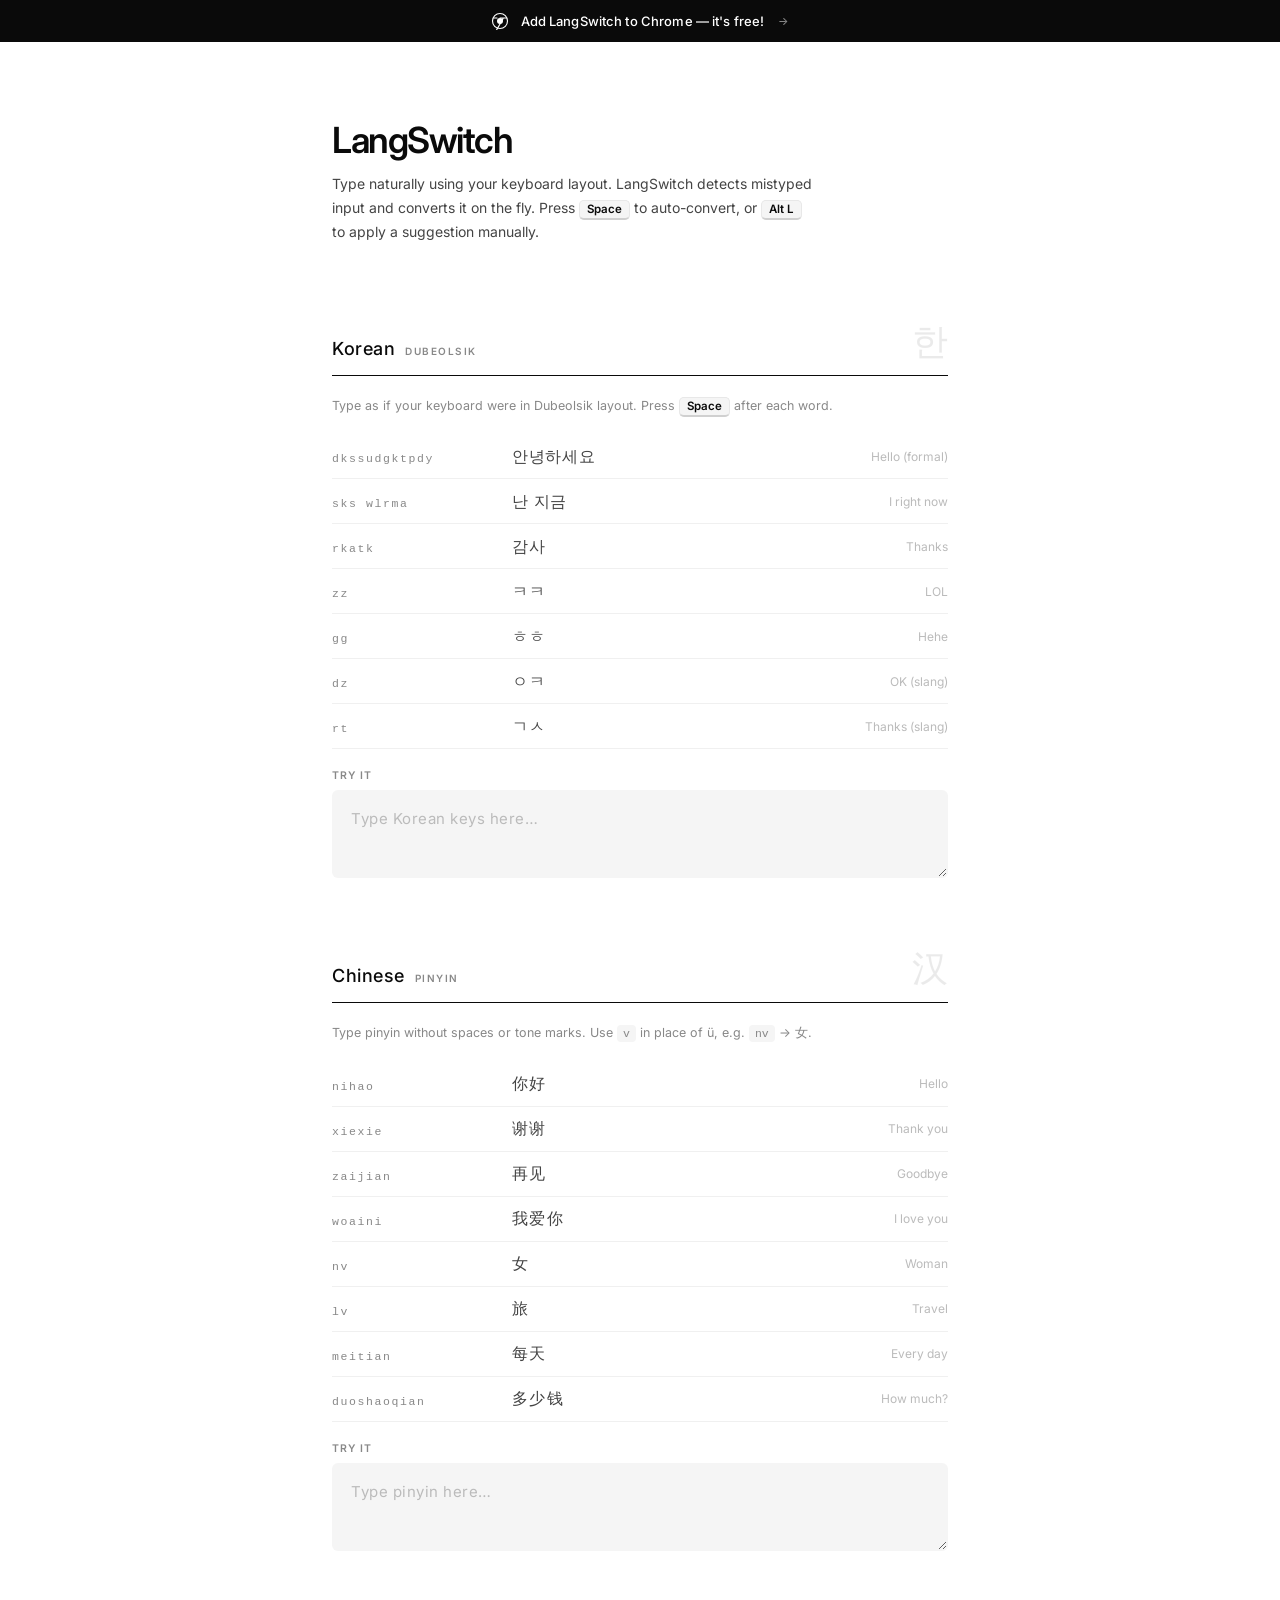
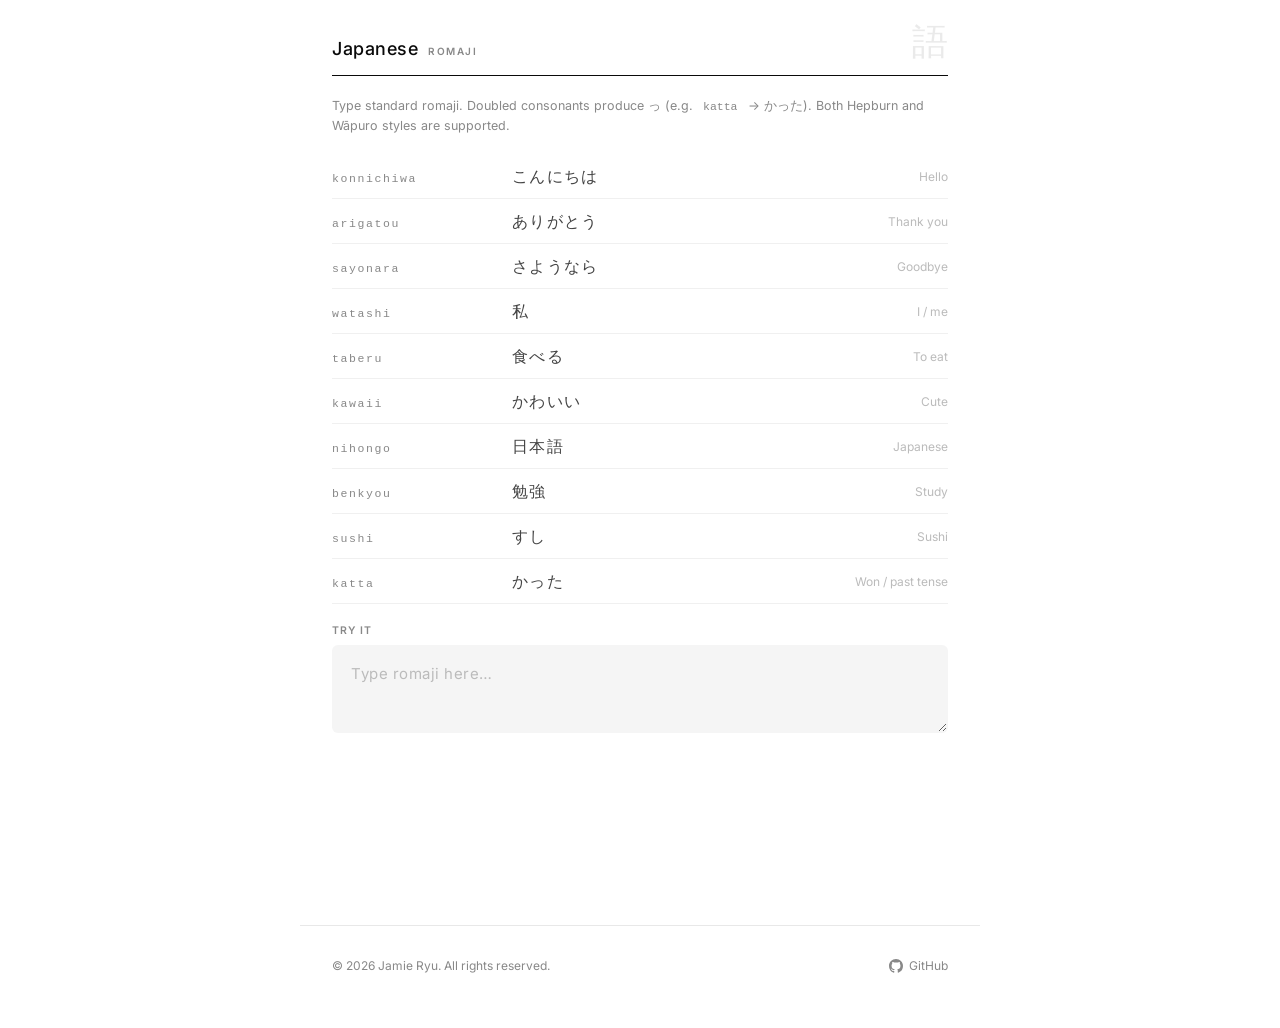
==== commit 61bc63f6: "Fix Instagram input disappearance" ====
--- a/demo/index.html
+++ b/demo/index.html
@@ -167,15 +167,19 @@
 
     .ex-input code {
       font-family: 'SF Mono', 'Fira Code', 'Menlo', monospace;
-      font-size: 12px;
-      background: var(--gray-5);
-      padding: 3px 8px;
-      border-radius: 5px;
-      letter-spacing: 0.2px;
+      font-size: 11.5px;
+      font-weight: 400;
+      color: var(--gray-2);
+      background: none;
+      padding: 0;
+      border-radius: 0;
+      letter-spacing: 0.14em;
     }
 
     .ex-output {
-      color: var(--black);
+      color: var(--gray-1);
+      font-weight: 400;
+      line-height: 1.2;
     }
 
     .ex-meaning {
@@ -219,25 +223,53 @@
     textarea::placeholder { color: var(--gray-3); }
 
     /* ══════════════════════════════════════════════════════
-       KOREAN  bold, blocky, punchy
+       KOREAN  airy, editorial, aligned with Japanese
        ══════════════════════════════════════════════════════ */
     .section-ko .section-header {
       border-bottom: 1px solid var(--black);
       padding-bottom: 16px;
     }
 
-    .section-ko .section-header h2 {
+    .section-ko .section-header h2,
+    .section-zh .section-header h2,
+    .section-ja .section-header h2 {
       font-weight: 500;
       letter-spacing: 0.5px;
     }
 
-    .section-ko .section-tag {
+    .section-ko .section-tag,
+    .section-zh .section-tag,
+    .section-ja .section-tag {
       letter-spacing: 1.5px;
     }
 
+    .section-ko .example-row,
+    .section-zh .example-row,
+    .section-ja .example-row {
+      padding: 12px 0;
+      border-bottom: 1px solid #f0f0f0;
+    }
+
+    .section-ko .ex-input code,
+    .section-zh .ex-input code,
+    .section-ja .ex-input code {
+      background: none;
+      padding: 0;
+      color: var(--gray-2);
+      font-size: 11.5px;
+    }
+
     .section-ko .ex-output {
-      font-size: 18px;
-      font-weight: 400;
+      font-family: "Noto Sans KR", "Apple SD Gothic Neo", "Malgun Gothic", sans-serif;
+      font-size: 16px;
+      letter-spacing: 0.04em;
+      color: var(--gray-1);
+    }
+
+    .section-ko .ex-meaning,
+    .section-zh .ex-meaning,
+    .section-ja .ex-meaning {
+      color: var(--gray-3);
     }
 
     .section-ko textarea {
@@ -246,30 +278,19 @@
     }
 
     /* ══════════════════════════════════════════════════════
-       CHINESE  structured, classical, spacious
+       CHINESE  airy, editorial, aligned with Japanese
        ══════════════════════════════════════════════════════ */
     .section-zh .section-header {
       border-bottom: 1px solid var(--black);
       padding-bottom: 16px;
     }
 
-    .section-zh .section-header h2 {
-      font-weight: 500;
-      letter-spacing: 0.5px;
-    }
-
-    .section-zh .section-tag {
-      letter-spacing: 1.5px;
-    }
-
-    .section-zh .example-row {
-      padding: 13px 0;
-    }
-
     .section-zh .ex-output {
-      font-size: 19px;
+      font-family: "Noto Serif SC", "Songti SC", "STSong", "SimSun", serif;
+      font-size: 16px;
       font-weight: 400;
-      letter-spacing: 2px;
+      letter-spacing: 0.08em;
+      color: var(--gray-1);
     }
 
     .section-zh textarea {
@@ -285,36 +306,12 @@
       padding-bottom: 16px;
     }
 
-    .section-ja .section-header h2 {
-      font-weight: 500;
-      letter-spacing: 0.5px;
-    }
-
-    .section-ja .section-tag {
-      letter-spacing: 1.5px;
-    }
-
-    .section-ja .example-row {
-      padding: 12px 0;
-      border-bottom: 1px solid #f0f0f0;
-    }
-
     .section-ja .ex-output {
+      font-family: "Hiragino Mincho ProN", "Yu Mincho", "Noto Serif JP", serif;
       font-size: 16px;
       font-weight: 400;
-      letter-spacing: 1.5px;
+      letter-spacing: 0.08em;
       color: var(--gray-1);
-    }
-
-    .section-ja .ex-input code {
-      background: none;
-      padding: 0;
-      color: var(--gray-2);
-      font-size: 11.5px;
-    }
-
-    .section-ja .ex-meaning {
-      color: var(--gray-3);
     }
 
     .section-ja textarea {
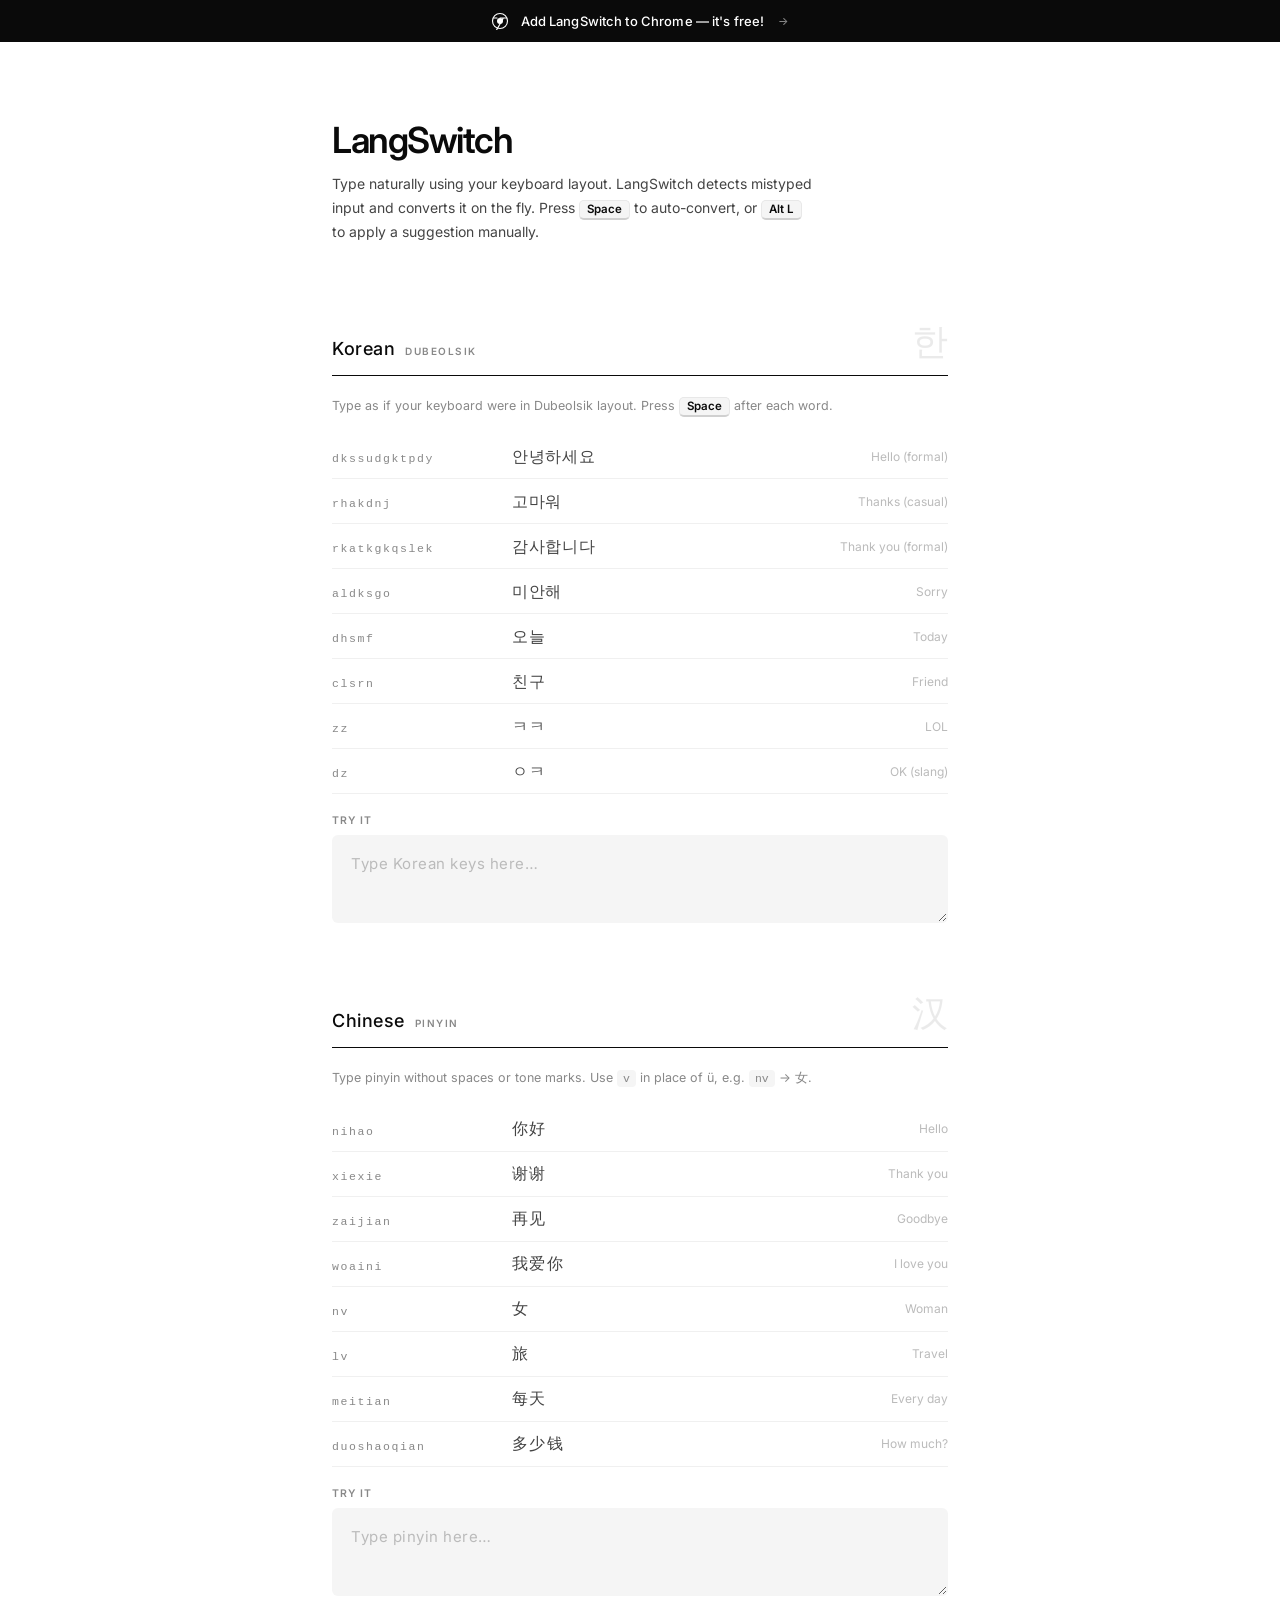
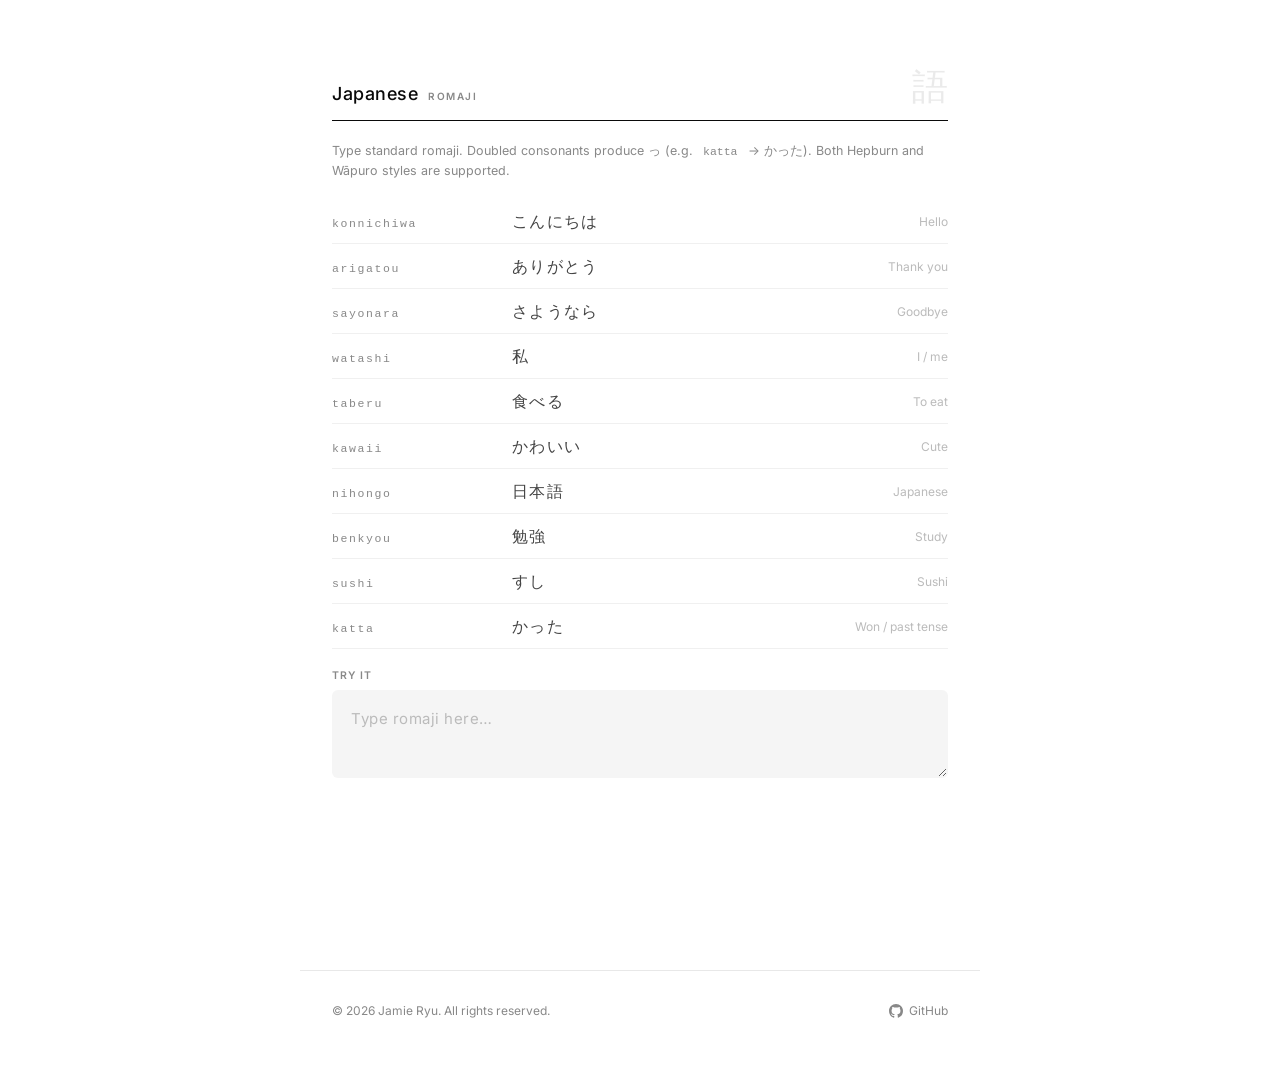
==== commit c5d72152: "Remove password support and refresh Korean examples" ====
--- a/demo/index.html
+++ b/demo/index.html
@@ -383,7 +383,7 @@
 </head>
 <body>
 
-  <a class="banner" href="https://chromewebstore.google.com/category/extensions" target="_blank" rel="noopener">
+  <a class="banner" href="https://chromewebstore.google.com/detail/langswitch/ghcnjdedecljclligiejibkaccclafpa" target="_blank" rel="noopener">
     <svg class="banner-icon" viewBox="0 0 24 24" fill="none" xmlns="http://www.w3.org/2000/svg">
       <circle cx="12" cy="12" r="10" stroke="white" stroke-width="1.5"/>
       <circle cx="12" cy="12" r="4" fill="white"/>
@@ -418,14 +418,29 @@
           <div class="ex-meaning">Hello (formal)</div>
         </div>
         <div class="example-row">
-          <div class="ex-input"><code>sks wlrma</code></div>
-          <div class="ex-output">난 지금</div>
-          <div class="ex-meaning">I right now</div>
-        </div>
-        <div class="example-row">
-          <div class="ex-input"><code>rkatk</code></div>
-          <div class="ex-output">감사</div>
-          <div class="ex-meaning">Thanks</div>
+          <div class="ex-input"><code>rhakdnj</code></div>
+          <div class="ex-output">고마워</div>
+          <div class="ex-meaning">Thanks (casual)</div>
+        </div>
+        <div class="example-row">
+          <div class="ex-input"><code>rkatkgkqslek</code></div>
+          <div class="ex-output">감사합니다</div>
+          <div class="ex-meaning">Thank you (formal)</div>
+        </div>
+        <div class="example-row">
+          <div class="ex-input"><code>aldksgo</code></div>
+          <div class="ex-output">미안해</div>
+          <div class="ex-meaning">Sorry</div>
+        </div>
+        <div class="example-row">
+          <div class="ex-input"><code>dhsmf</code></div>
+          <div class="ex-output">오늘</div>
+          <div class="ex-meaning">Today</div>
+        </div>
+        <div class="example-row">
+          <div class="ex-input"><code>clsrn</code></div>
+          <div class="ex-output">친구</div>
+          <div class="ex-meaning">Friend</div>
         </div>
         <div class="example-row">
           <div class="ex-input"><code>zz</code></div>
@@ -433,19 +448,9 @@
           <div class="ex-meaning">LOL</div>
         </div>
         <div class="example-row">
-          <div class="ex-input"><code>gg</code></div>
-          <div class="ex-output">ㅎㅎ</div>
-          <div class="ex-meaning">Hehe</div>
-        </div>
-        <div class="example-row">
           <div class="ex-input"><code>dz</code></div>
           <div class="ex-output">ㅇㅋ</div>
           <div class="ex-meaning">OK (slang)</div>
-        </div>
-        <div class="example-row">
-          <div class="ex-input"><code>rt</code></div>
-          <div class="ex-output">ㄱㅅ</div>
-          <div class="ex-meaning">Thanks (slang)</div>
         </div>
       </div>
       <p class="field-label">Try it</p>
